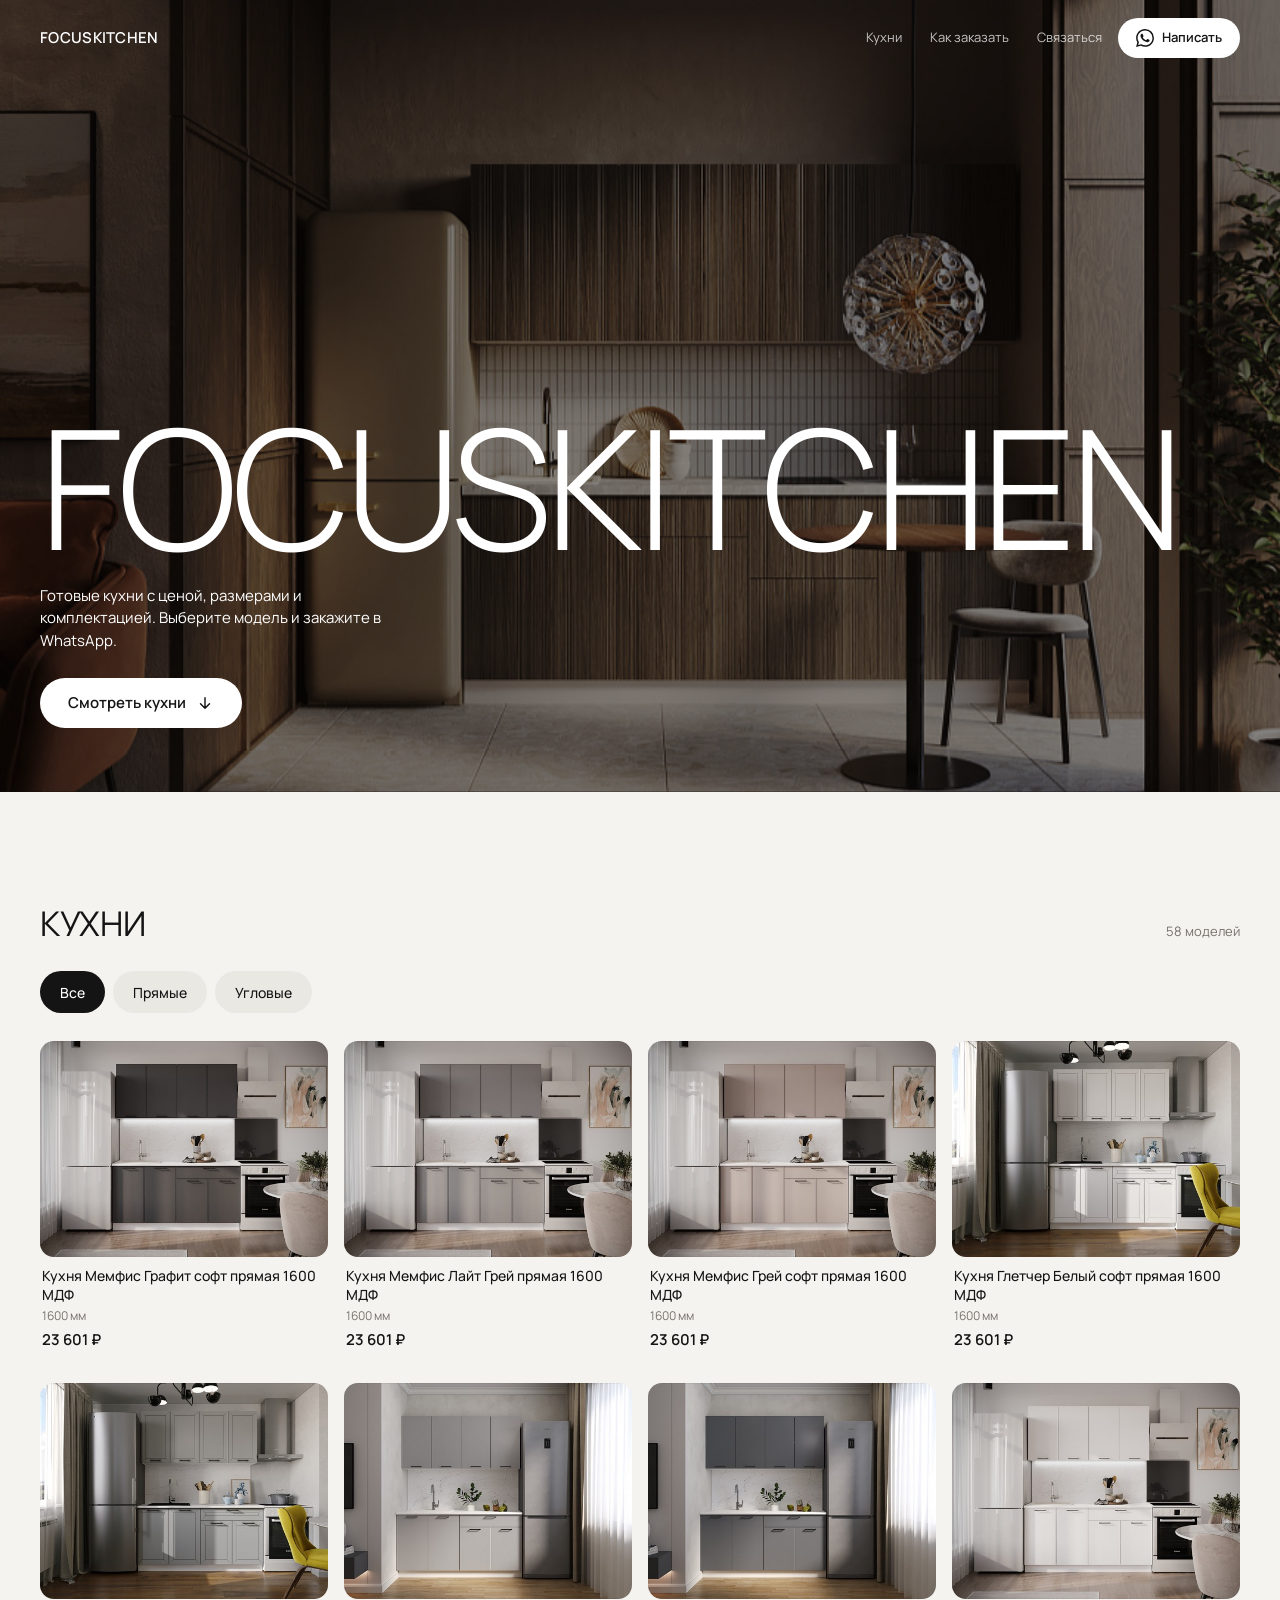
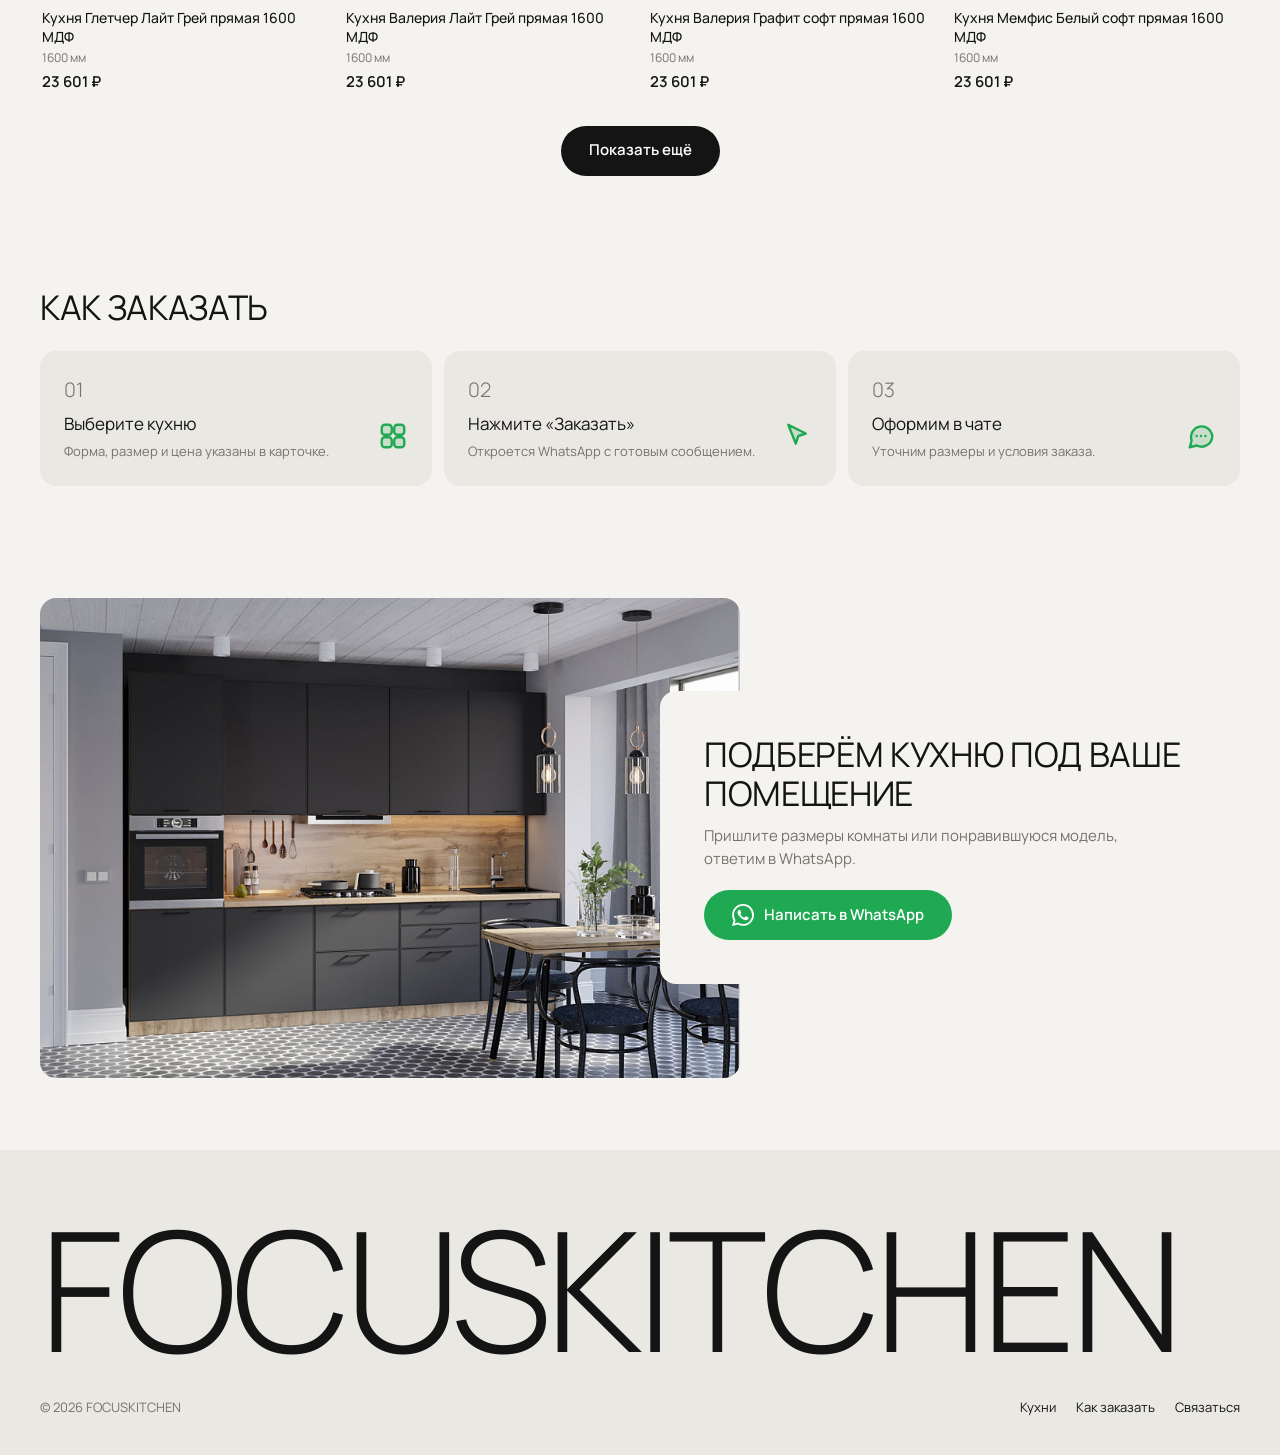
==== one.html @ 320c38fe "Превью одностраничной версии: one.html Co-Authored-By: Claude Opus 5.5 <noreply@anthropic.com>" ====
<!doctype html>
<html lang="ru">
<head>
<meta charset="utf-8">
<meta name="viewport" content="width=device-width, initial-scale=1">
<title>FOCUSKITCHEN</title>
<script>document.documentElement.classList.add('js')</script>
<link rel="preload" href="data/site.json" as="fetch" crossorigin>
<link rel="preload" href="data/products.json" as="fetch" crossorigin>
<link rel="modulepreload" href="js/onepage.js">
<link rel="modulepreload" href="js/common.js">
<link rel="modulepreload" href="js/animations.js">
<link rel="modulepreload" href="js/icons.js">
<link rel="modulepreload" href="js/drawer.js">
<link rel="preconnect" href="https://fonts.googleapis.com">
<link rel="preconnect" href="https://fonts.gstatic.com" crossorigin>
<link href="https://fonts.googleapis.com/css2?family=Manrope:wght@200;300;400;500;600&display=block" rel="stylesheet">
<link rel="stylesheet" href="css/onepage.css">
</head>
<body>
<header class="topbar">
  <a class="brand" href="#top" data-site-name></a>
  <nav class="topbar-nav">
    <a href="#kitchens">Кухни</a>
    <a href="#order">Как заказать</a>
    <a href="#contact">Связаться</a>
  </nav>
  <a class="topbar-action" data-whatsapp="Здравствуйте! Хочу подобрать кухню.">Написать</a>
</header>

<section class="hero" id="top">
  <img class="hero-image" src="img/products/kukhnya-triniti-2400-kashtan-brauni-mdf-pryamaya/1.jpg" alt="">
  <div class="hero-content">
    <h1 class="wordmark" data-site-name></h1>
    <p class="hero-text">Готовые кухни с ценой, размерами и комплектацией. Выберите модель и закажите в WhatsApp.</p>
    <a class="button button-light" href="#kitchens" data-arrow>Смотреть кухни</a>
  </div>
</section>

<main>
  <section class="section" id="kitchens">
    <div class="section-head">
      <h2 class="section-title">Кухни</h2>
      <span class="count" id="kitchen-count"></span>
    </div>
    <div class="chips" id="shape-chips" role="tablist"></div>
    <div class="grid" id="kitchen-grid"></div>
    <button class="button button-dark more" id="show-more" type="button">Показать ещё</button>
  </section>

  <section class="section" id="order">
    <h2 class="section-title">Как заказать</h2>
    <div class="steps" id="steps"></div>
  </section>

  <section class="section cta" id="contact">
    <img class="cta-image" src="img/products/kukhnya-memfis-3000-chernyy-tryufel-mdf-pryamaya/1.jpg" alt="">
    <div class="cta-card">
      <h2 class="section-title">Подберём кухню под ваше помещение</h2>
      <p class="section-text">Пришлите размеры комнаты или понравившуюся модель, ответим в WhatsApp.</p>
      <a class="button button-green" data-whatsapp="Здравствуйте! Хочу подобрать кухню.">Написать в WhatsApp</a>
      <div class="contact-list" id="contact-list"></div>
    </div>
  </section>
</main>

<footer class="footer">
  <div class="footer-wordmark" data-site-name></div>
  <div class="footer-bottom">
    <span id="copyright"></span>
    <nav class="footer-nav">
      <a href="#kitchens">Кухни</a>
      <a href="#order">Как заказать</a>
      <a href="#contact">Связаться</a>
    </nav>
  </div>
</footer>
<script type="module" src="js/onepage.js"></script>
</body>
</html>
---- css/onepage.css ----
:root {
  --page: #f4f3f0;
  --surface: #eae8e3;
  --ink: #141414;
  --muted: #76726b;
  --dark: #1a1714;
  --accent: #1ea952;
  --gutter: 16px;
  --max: 1280px;
}
* { box-sizing: border-box; }
html { -webkit-text-size-adjust: 100%; -webkit-tap-highlight-color: transparent; scroll-behavior: smooth; }
body { margin: 0; background: var(--page); color: var(--ink); font-family: 'Manrope', system-ui, sans-serif; font-size: 15px; line-height: 1.5; overflow-x: hidden; }
a { color: inherit; text-decoration: none; }
a, button { touch-action: manipulation; }
img { display: block; max-width: 100%; }
button { font: inherit; color: inherit; background: none; border: 0; padding: 0; cursor: pointer; }
h1, h2, h3, p { margin: 0; }
[hidden] { display: none !important; }
.js:not(.ready) body { visibility: hidden; }
.is-locked { overflow: hidden; }

/* icons */
.icon { width: 20px; height: 20px; fill: none; stroke: currentColor; stroke-width: 1.9; stroke-linecap: round; stroke-linejoin: round; flex: none; }
.icon .f { fill: currentColor; fill-opacity: .16; }
.icon-button { width: 22px; height: 22px; stroke: none; }
.icon-arrow { width: 18px; height: 18px; transition: transform .25s; }

/* buttons */
.button { display: inline-flex; align-items: center; justify-content: center; gap: 10px; min-height: 50px; padding: 0 28px; border-radius: 999px; font-size: 15px; font-weight: 600; transition: transform .2s; }
.button:hover { transform: scale(1.03); }
.button:active { transform: scale(.96); }
.button:hover .icon-arrow { transform: translateY(3px); }
.button-light { background: #fff; color: var(--ink); }
.button-dark { background: var(--ink); color: #fff; }
.button-green { background: var(--accent); color: #fff; }

/* topbar */
.topbar { position: absolute; top: 0; left: 0; right: 0; z-index: 30; display: flex; align-items: center; gap: 16px; max-width: var(--max); margin: 0 auto; padding: 18px var(--gutter); color: #fff; }
.brand { margin-right: auto; font-size: 15px; font-weight: 600; letter-spacing: .02em; }
.topbar-nav { display: none; gap: 28px; font-size: 13px; }
.topbar-nav a { opacity: .75; transition: opacity .2s; }
.topbar-nav a:hover { opacity: 1; }
.topbar-action { display: inline-flex; align-items: center; gap: 8px; min-height: 40px; padding: 0 18px; border-radius: 999px; background: #fff; color: var(--ink); font-size: 13px; font-weight: 600; transition: transform .2s; }
.topbar-action .icon-button { width: 18px; height: 18px; }
.topbar-action:hover { transform: scale(1.04); }

/* hero */
.hero { position: relative; display: flex; align-items: flex-end; min-height: 88vh; min-height: 88svh; overflow: hidden; background: var(--dark); color: #fff; }
.hero-image { position: absolute; inset: 0; width: 100%; height: 100%; object-fit: cover; object-position: 50% 50%; }
.hero::after { content: ''; position: absolute; inset: 0; background: rgba(12, 9, 6, .5); }
.hero-content { position: relative; z-index: 1; width: 100%; max-width: var(--max); margin: 0 auto; padding: 0 var(--gutter) 40px; }
.wordmark { font-size: clamp(32px, 13vw, 170px); font-weight: 300; line-height: .95; letter-spacing: -.03em; text-transform: uppercase; white-space: nowrap; }
.hero-text { max-width: 380px; margin: 18px 0 26px; font-size: 15px; opacity: .88; }

/* sections */
.section { max-width: var(--max); margin: 0 auto; padding: 64px var(--gutter) 0; }
.section-head { display: flex; align-items: baseline; justify-content: space-between; gap: 16px; }
.section-title { font-size: 26px; font-weight: 400; line-height: 1.15; letter-spacing: -.01em; text-transform: uppercase; }
.section-text { margin-top: 12px; color: var(--muted); max-width: 460px; }
.count { color: var(--muted); font-size: 13px; }

/* chips */
.chips { display: flex; gap: 8px; margin: 20px calc(var(--gutter) * -1) 20px; padding: 0 var(--gutter); overflow-x: auto; scrollbar-width: none; }
.chips::-webkit-scrollbar { display: none; }
.chip { flex: none; min-height: 42px; padding: 0 20px; border-radius: 999px; background: var(--surface); font-size: 14px; font-weight: 500; transition: transform .2s, background-color .2s, color .2s; }
.chip:active { transform: scale(.95); }
.chip.is-active { background: var(--ink); color: #fff; }

/* kitchen cards */
.grid { display: grid; grid-template-columns: 1fr 1fr; gap: 20px 10px; }
.tile { display: flex; flex-direction: column; text-align: left; }
.tile-image { display: block; aspect-ratio: 4 / 3; border-radius: 14px; overflow: hidden; background: var(--surface); }
.tile-image img { width: 100%; height: 100%; object-fit: cover; transition: transform .6s cubic-bezier(.2, .7, .2, 1); }
.tile:hover .tile-image img { transform: scale(1.06); }
.tile-text { display: flex; flex-direction: column; padding: 10px 2px 0; }
.tile-title { font-size: 13px; font-weight: 500; line-height: 1.35; display: -webkit-box; -webkit-line-clamp: 2; -webkit-box-orient: vertical; overflow: hidden; }
.tile-meta { margin-top: 2px; color: var(--muted); font-size: 12px; }
.tile-price { margin-top: 4px; font-size: 15px; font-weight: 600; }
.more { display: flex; margin: 32px auto 0; }

/* steps */
.steps { display: grid; gap: 8px; margin-top: 24px; }
.step-row { display: grid; grid-template-columns: 44px 1fr auto; column-gap: 8px; padding: 18px 16px; border-radius: 16px; background: var(--surface); }
.step-number { grid-row: span 2; color: var(--muted); font-size: 20px; font-weight: 300; }
.step-title { font-size: 17px; }
.step-text { color: var(--muted); font-size: 13px; }
.step-icon { grid-column: 3; grid-row: 1 / span 2; align-self: center; width: 30px; height: 30px; color: var(--accent); }

/* contact */
.cta { position: relative; }
.cta-image { width: 100%; height: 260px; object-fit: cover; border-radius: 16px; }
.cta-card { position: relative; display: flex; flex-direction: column; align-items: flex-start; margin: -48px 12px 0; padding: 24px; border-radius: 16px; background: var(--page); }
.cta-card .button { margin-top: 20px; }
.contact-list { display: flex; flex-direction: column; gap: 4px; margin-top: 16px; }
.contact-list:empty { display: none; }
.contact-row { display: flex; align-items: center; gap: 10px; padding: 6px 0; }
.contact-row .icon { color: var(--accent); }

/* footer */
.footer { margin-top: 72px; padding: 40px var(--gutter) 24px; background: var(--surface); }
.footer-wordmark { max-width: var(--max); margin: 0 auto; font-size: clamp(32px, 13vw, 170px); font-weight: 300; line-height: .9; letter-spacing: -.03em; text-transform: uppercase; white-space: nowrap; }
.footer-bottom { display: flex; flex-direction: column; gap: 14px; max-width: var(--max); margin: 28px auto 0; color: var(--muted); font-size: 13px; }
.footer-nav { display: flex; flex-wrap: wrap; gap: 4px 20px; color: var(--ink); }
.footer-nav a { padding: 6px 0; }

/* drawer */
.drawer { position: fixed; inset: 0; z-index: 60; visibility: hidden; transition: visibility .4s; }
.drawer.is-open { visibility: visible; }
.drawer-backdrop { position: absolute; inset: 0; background: rgba(10, 8, 6, .5); opacity: 0; transition: opacity .4s ease; }
.drawer.is-open .drawer-backdrop { opacity: 1; }
.drawer-panel { position: absolute; top: 0; right: 0; bottom: 0; display: flex; flex-direction: column; width: min(560px, 100%); background: var(--page); transform: translateX(100%); transition: transform .45s cubic-bezier(.2, .7, .2, 1); }
.drawer.is-open .drawer-panel { transform: none; }
.drawer-top { display: flex; align-items: center; justify-content: space-between; padding: 12px var(--gutter); }
.drawer-title { font-size: 13px; font-weight: 500; color: var(--muted); text-transform: uppercase; letter-spacing: .04em; }
.drawer-body { flex: 1; overflow-y: auto; }
.menu-button { display: inline-flex; align-items: center; justify-content: center; width: 40px; height: 40px; border-radius: 999px; background: var(--surface); }

/* kitchen sheet */
.sheet { display: flex; flex-direction: column; min-height: 100%; }
.slides-wrapper { position: relative; }
.slides { display: flex; overflow-x: auto; scroll-snap-type: x mandatory; scrollbar-width: none; }
.slides::-webkit-scrollbar { display: none; }
.slide { flex: 0 0 100%; aspect-ratio: 4 / 3; object-fit: cover; scroll-snap-align: start; background: var(--surface); }
.slides-counter { position: absolute; right: 12px; bottom: 12px; padding: 4px 10px; border-radius: 999px; background: rgba(20, 20, 20, .6); color: #fff; font-size: 12px; font-weight: 500; }
.sheet-title { margin: 20px var(--gutter) 0; font-size: 22px; font-weight: 400; line-height: 1.2; }
.sheet-price { margin: 8px var(--gutter) 0; font-size: 28px; font-weight: 600; }
.facts { display: flex; flex-direction: column; margin: 16px var(--gutter) 0; padding: 6px 18px; border-radius: 16px; background: var(--surface); }
.toggle-body .facts { margin: 0; }
.fact-row { display: flex; align-items: center; justify-content: space-between; gap: 16px; padding: 10px 0; }
.fact-label { display: flex; align-items: center; gap: 8px; color: var(--muted); font-size: 13px; }
.fact-label .icon { color: var(--accent); }
.fact-value { font-size: 14px; font-weight: 500; text-align: right; }
.fact-value.is-included { color: var(--accent); }
.toggle { margin: 8px var(--gutter) 0; }
.toggle-button { display: flex; align-items: center; justify-content: space-between; width: 100%; min-height: 52px; padding: 0 18px; border-radius: 16px; background: var(--surface); font-size: 15px; font-weight: 500; }
.toggle-button .icon { color: var(--muted); transition: transform .3s; }
.toggle.is-open .toggle-button .icon { transform: rotate(180deg); }
.toggle-body { display: none; padding-top: 8px; }
.toggle.is-open .toggle-body { display: block; animation: fade-in .3s ease; }
.sheet-description { padding: 4px 4px 0; color: var(--muted); font-size: 14px; white-space: pre-line; }
.sheet-order { position: sticky; bottom: 0; margin-top: auto; padding: 16px var(--gutter) calc(16px + env(safe-area-inset-bottom)); background: var(--page); }
.sheet-order .button { width: 100%; min-height: 54px; }

/* motion */
@keyframes hero-zoom { from { transform: scale(1.12); } to { transform: scale(1); } }
@keyframes rise { from { opacity: 0; transform: translateY(40px); } to { opacity: 1; transform: none; } }
@keyframes fade-in { from { opacity: 0; } to { opacity: 1; } }
.ready .hero-image { animation: hero-zoom 2s cubic-bezier(.2, .7, .2, 1) both; }
.ready .wordmark { animation: rise 1s cubic-bezier(.2, .7, .2, 1) .15s both; }
.ready .hero-text { animation: rise .9s cubic-bezier(.2, .7, .2, 1) .45s both; }
.ready .hero .button { animation: rise .9s cubic-bezier(.2, .7, .2, 1) .6s both; }
.ready .topbar { animation: fade-in .8s ease .1s both; }
.reveal { opacity: 0; transform: translateY(26px); transition: opacity .7s ease, transform .8s cubic-bezier(.2, .7, .2, 1); transition-delay: calc(var(--i, 0) * 70ms); }
.reveal.is-visible { opacity: 1; transform: none; }

@media (min-width: 900px) {
  :root { --gutter: 40px; }
  .topbar-nav { display: flex; }
  .hero-content { padding-bottom: 64px; }
  .section { padding-top: 112px; }
  .section-title { font-size: 34px; }
  .chips { margin: 28px 0; padding: 0; overflow: visible; }
  .grid { grid-template-columns: repeat(4, 1fr); gap: 32px 16px; }
  .tile-title { font-size: 14px; }
  .steps { grid-template-columns: repeat(3, 1fr); gap: 12px; }
  .step-row { grid-template-columns: 1fr auto; padding: 24px; row-gap: 6px; }
  .step-number { grid-row: auto; grid-column: 1 / -1; }
  .step-icon { grid-column: 2; grid-row: 2 / span 2; }
  .cta { display: grid; grid-template-columns: 1.4fr 1fr; align-items: center; }
  .cta-image { height: 480px; }
  .cta-card { margin: 0 0 0 -80px; padding: 44px; }
  .footer { padding: 64px var(--gutter) 32px; }
  .footer-bottom { flex-direction: row; justify-content: space-between; align-items: center; }
  .sheet-title { font-size: 26px; }
}
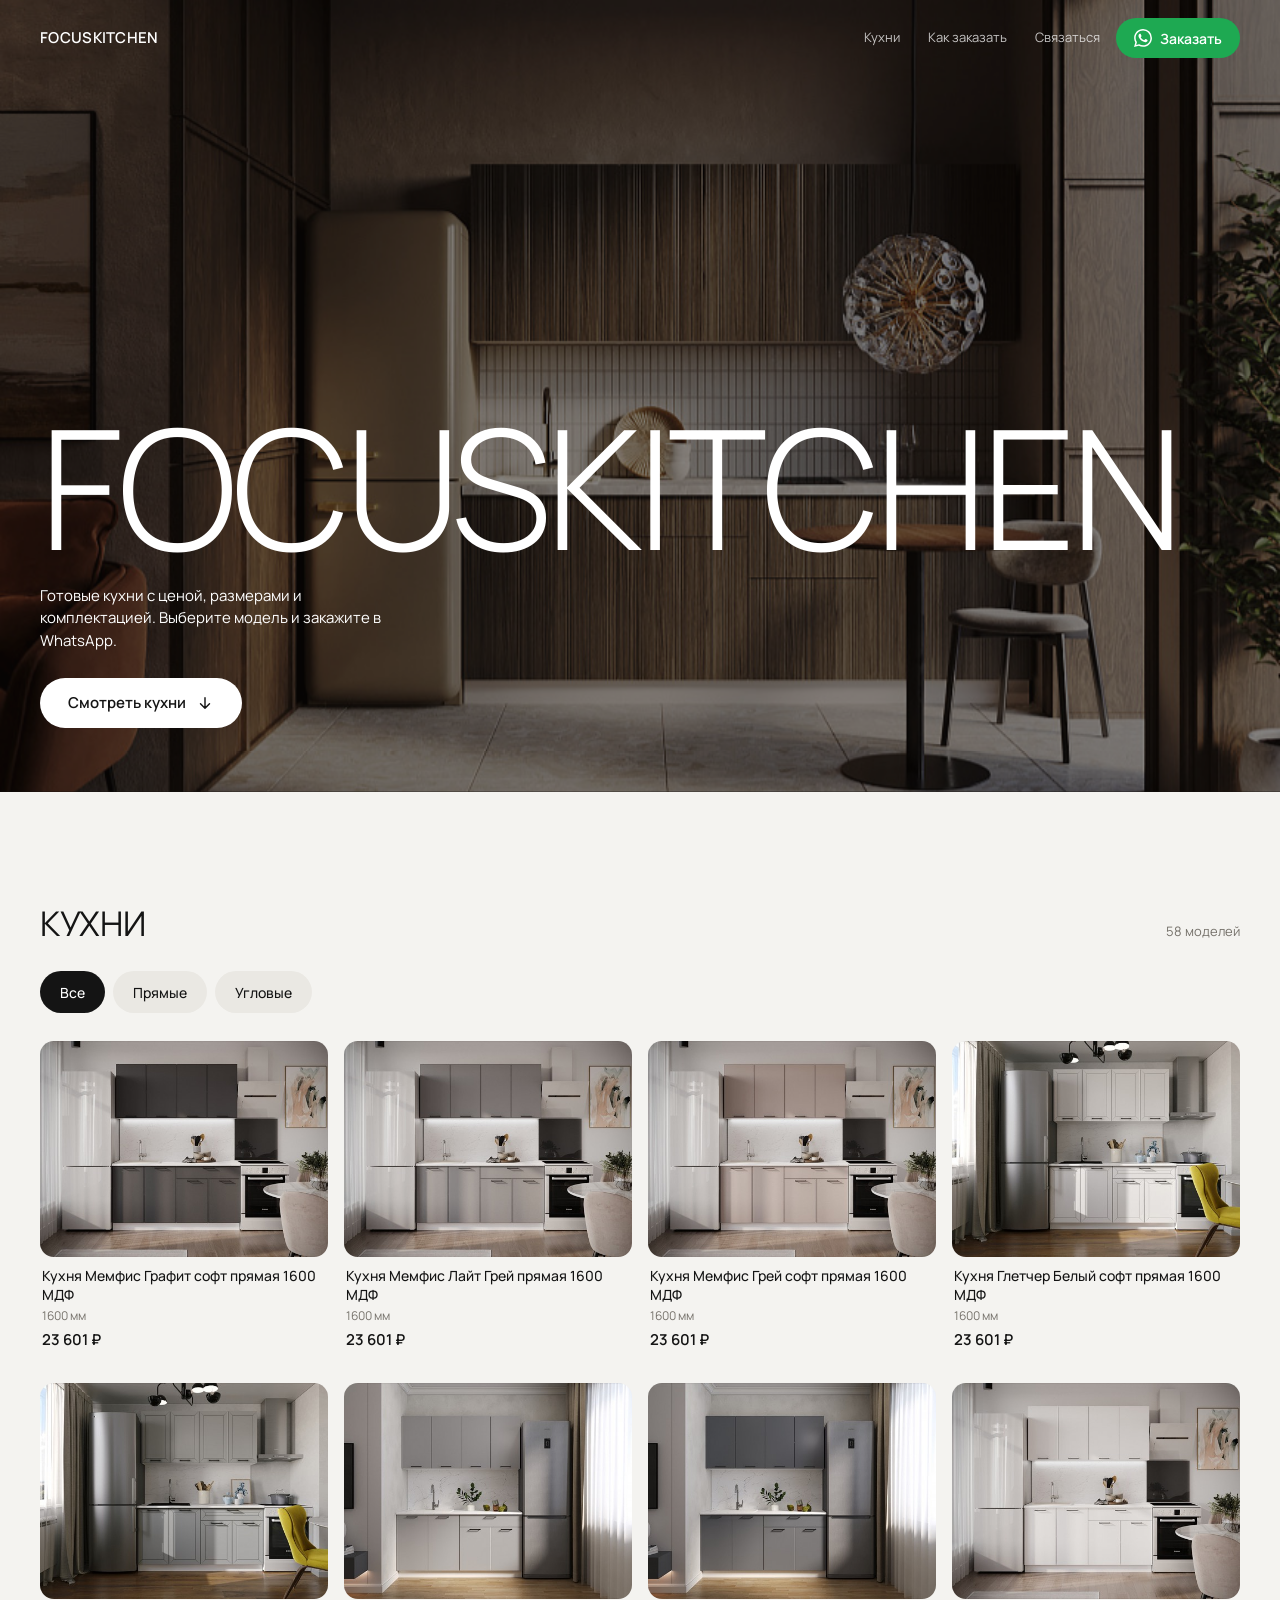
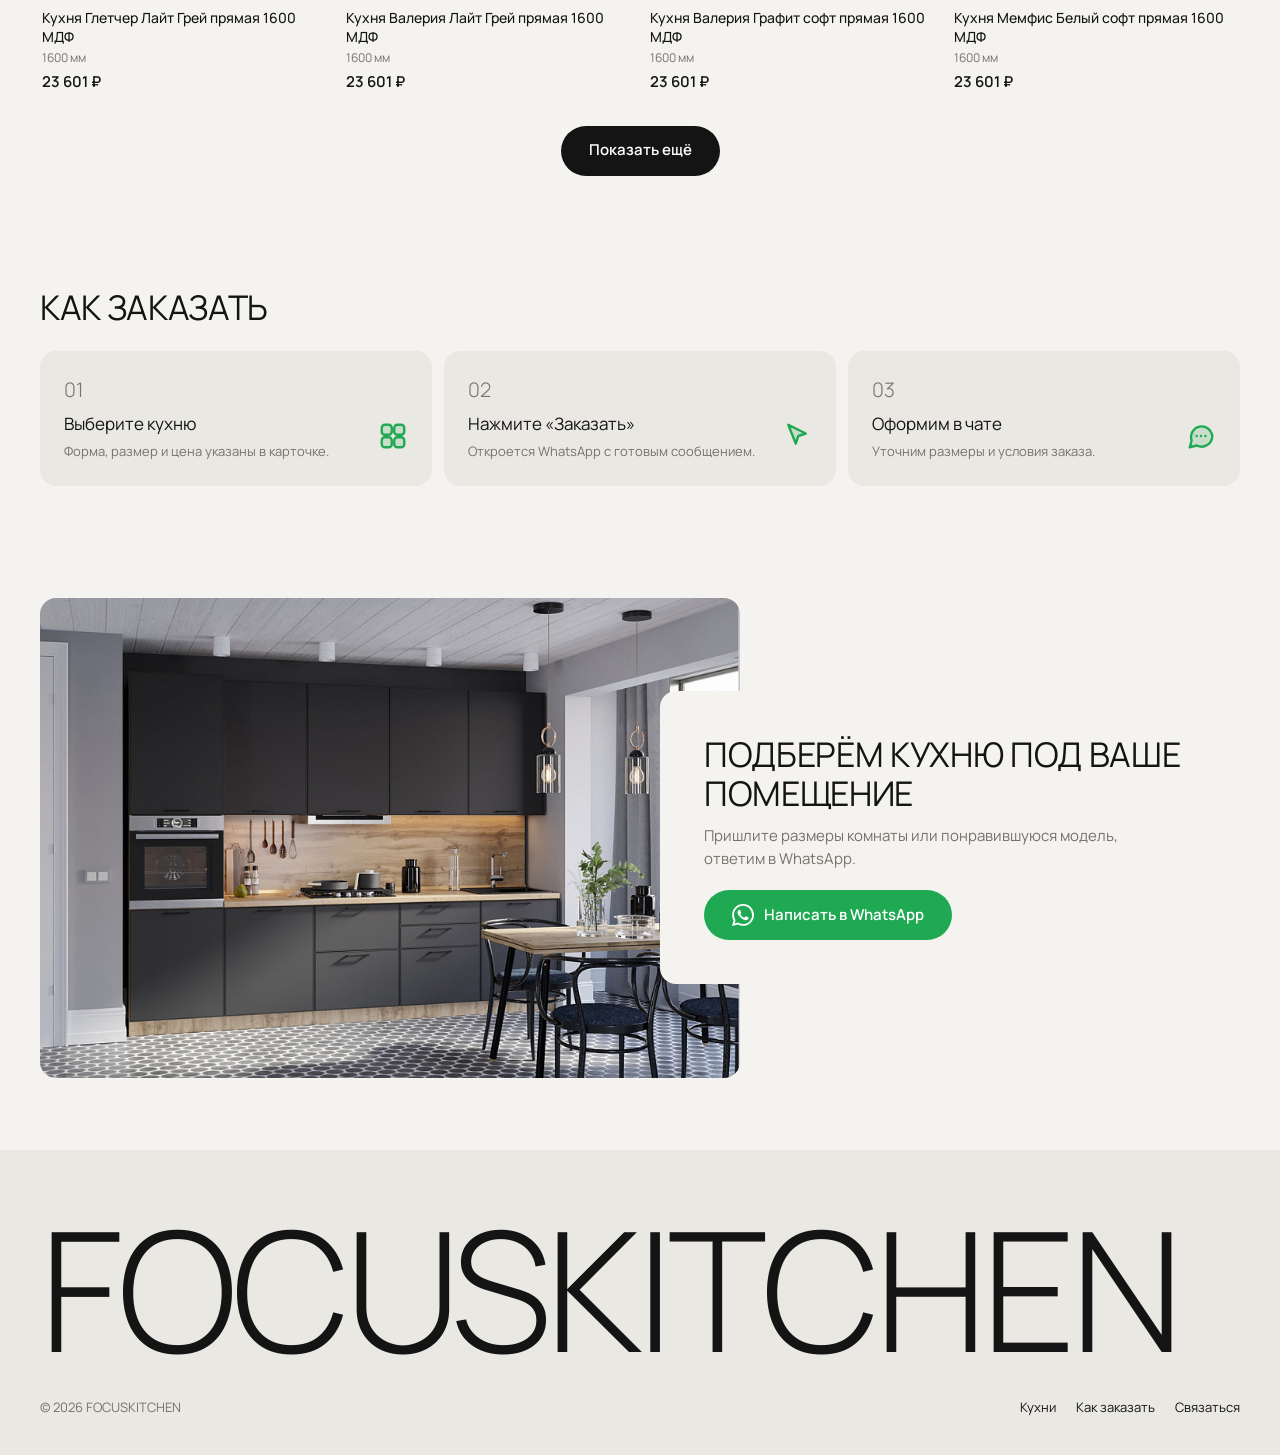
==== commit c57f4289: "Превью: зелёная кнопка Заказать в шапке Co-Authored-By: Claude Opus 5.5 <noreply@anthropic.com>" ====
--- a/one.html
+++ b/one.html
@@ -25,7 +25,7 @@
     <a href="#order">Как заказать</a>
     <a href="#contact">Связаться</a>
   </nav>
-  <a class="topbar-action" data-whatsapp="Здравствуйте! Хочу подобрать кухню.">Написать</a>
+  <a class="topbar-action" data-whatsapp="Здравствуйте! Хочу заказать кухню.">Заказать</a>
 </header>
 
 <section class="hero" id="top">
--- a/css/onepage.css
+++ b/css/onepage.css
@@ -41,7 +41,7 @@
 .topbar-nav { display: none; gap: 28px; font-size: 13px; }
 .topbar-nav a { opacity: .75; transition: opacity .2s; }
 .topbar-nav a:hover { opacity: 1; }
-.topbar-action { display: inline-flex; align-items: center; gap: 8px; min-height: 40px; padding: 0 18px; border-radius: 999px; background: #fff; color: var(--ink); font-size: 13px; font-weight: 600; transition: transform .2s; }
+.topbar-action { display: inline-flex; align-items: center; gap: 8px; min-height: 40px; padding: 0 18px; border-radius: 999px; background: var(--accent); color: #fff; font-size: 14px; font-weight: 600; transition: transform .2s; }
 .topbar-action .icon-button { width: 18px; height: 18px; }
 .topbar-action:hover { transform: scale(1.04); }
 
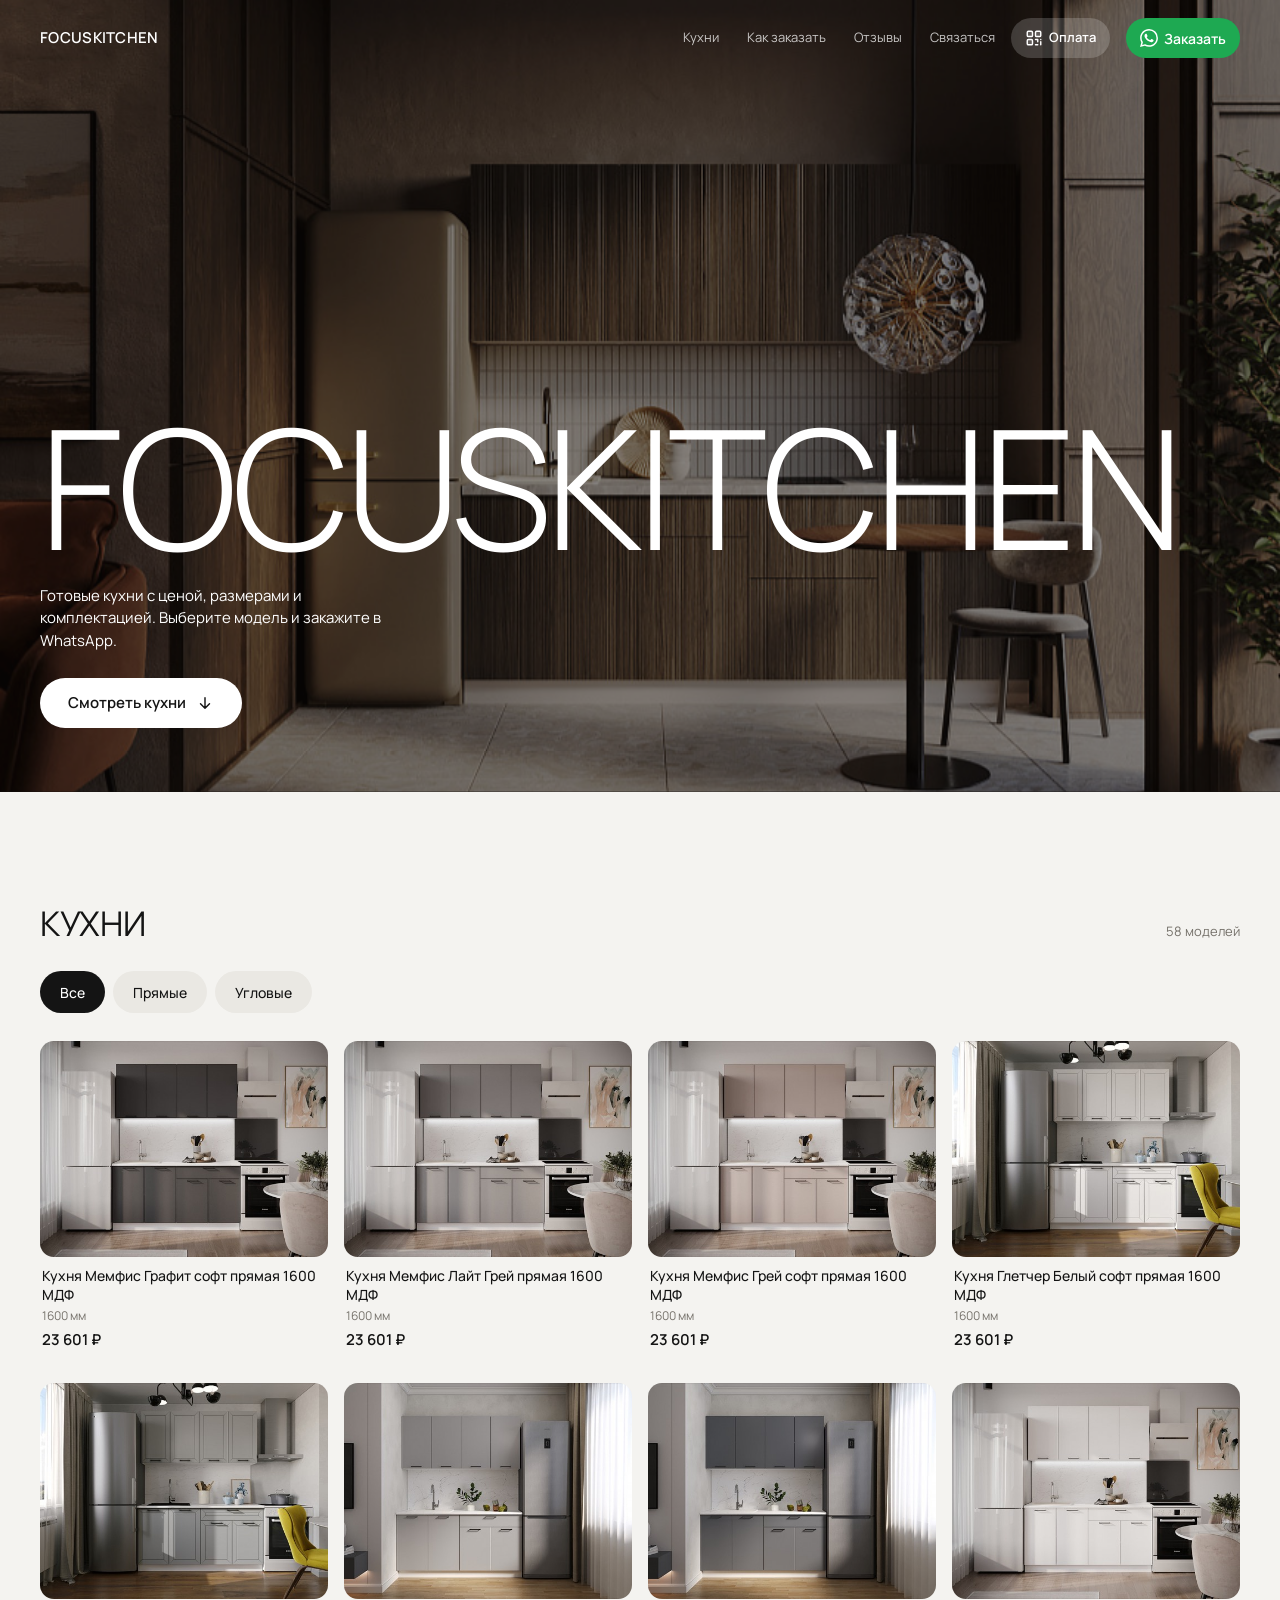
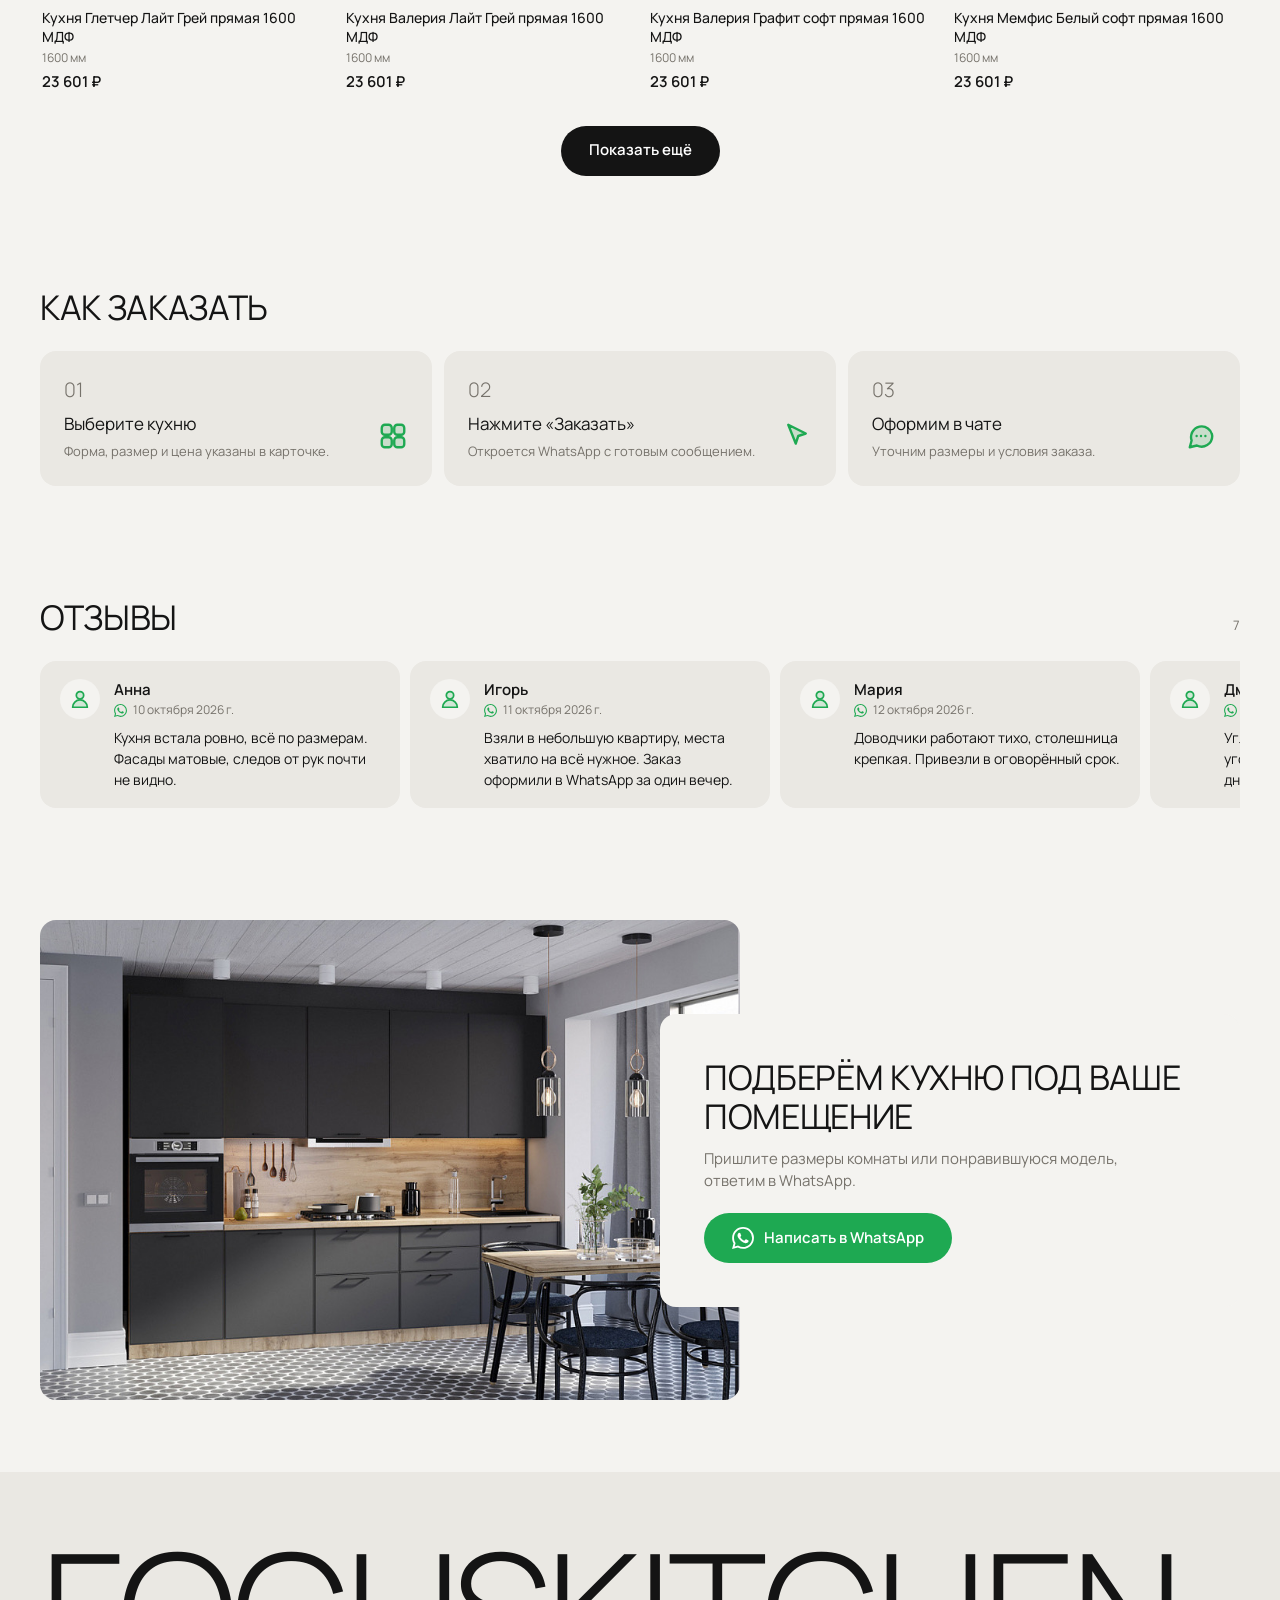
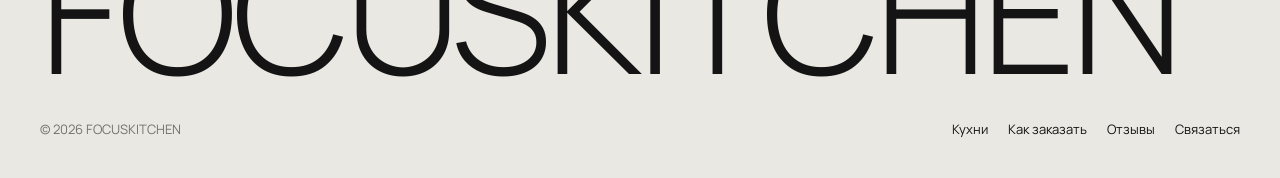
==== commit 9e913dc5: "Одностраничная версия: кнопка Оплата с панелью QR, блок отзывов из WhatsApp Co-Authored-By: Claude S" ====
--- a/one.html
+++ b/one.html
@@ -7,6 +7,8 @@
 <script>document.documentElement.classList.add('js')</script>
 <link rel="preload" href="data/site.json" as="fetch" crossorigin>
 <link rel="preload" href="data/products.json" as="fetch" crossorigin>
+<link rel="preload" href="data/payment.json" as="fetch" crossorigin>
+<link rel="preload" href="data/reviews.json" as="fetch" crossorigin>
 <link rel="modulepreload" href="js/onepage.js">
 <link rel="modulepreload" href="js/common.js">
 <link rel="modulepreload" href="js/animations.js">
@@ -23,8 +25,10 @@
   <nav class="topbar-nav">
     <a href="#kitchens">Кухни</a>
     <a href="#order">Как заказать</a>
+    <a href="#reviews">Отзывы</a>
     <a href="#contact">Связаться</a>
   </nav>
+  <button class="topbar-pay" id="pay-button" type="button"></button>
   <a class="topbar-action" data-whatsapp="Здравствуйте! Хочу заказать кухню.">Заказать</a>
 </header>
 
@@ -53,6 +57,14 @@
     <div class="steps" id="steps"></div>
   </section>
 
+  <section class="section" id="reviews">
+    <div class="section-head">
+      <h2 class="section-title">Отзывы</h2>
+      <span class="count" id="review-count"></span>
+    </div>
+    <div id="review-area"></div>
+  </section>
+
   <section class="section cta" id="contact">
     <img class="cta-image" src="img/products/kukhnya-memfis-3000-chernyy-tryufel-mdf-pryamaya/1.jpg" alt="">
     <div class="cta-card">
@@ -71,6 +83,7 @@
     <nav class="footer-nav">
       <a href="#kitchens">Кухни</a>
       <a href="#order">Как заказать</a>
+      <a href="#reviews">Отзывы</a>
       <a href="#contact">Связаться</a>
     </nav>
   </div>
--- a/css/onepage.css
+++ b/css/onepage.css
@@ -36,12 +36,16 @@
 .button-green { background: var(--accent); color: #fff; }
 
 /* topbar */
-.topbar { position: absolute; top: 0; left: 0; right: 0; z-index: 30; display: flex; align-items: center; gap: 16px; max-width: var(--max); margin: 0 auto; padding: 18px var(--gutter); color: #fff; }
+.topbar { position: absolute; top: 0; left: 0; right: 0; z-index: 30; display: flex; align-items: center; gap: 8px; max-width: var(--max); margin: 0 auto; padding: 18px var(--gutter); color: #fff; }
 .brand { margin-right: auto; font-size: 15px; font-weight: 600; letter-spacing: .02em; }
 .topbar-nav { display: none; gap: 28px; font-size: 13px; }
 .topbar-nav a { opacity: .75; transition: opacity .2s; }
 .topbar-nav a:hover { opacity: 1; }
-.topbar-action { display: inline-flex; align-items: center; gap: 8px; min-height: 40px; padding: 0 18px; border-radius: 999px; background: var(--accent); color: #fff; font-size: 14px; font-weight: 600; transition: transform .2s; }
+.topbar-pay { display: inline-flex; align-items: center; gap: 6px; min-height: 40px; padding: 0 14px; border-radius: 999px; background: rgba(255, 255, 255, .18); color: #fff; font-size: 13px; font-weight: 600; transition: transform .2s; }
+.topbar-pay .icon { width: 18px; height: 18px; }
+.topbar-pay:hover { transform: scale(1.04); }
+.topbar-pay:active { transform: scale(.96); }
+.topbar-action { display: inline-flex; align-items: center; gap: 6px; min-height: 40px; padding: 0 14px; border-radius: 999px; background: var(--accent); color: #fff; font-size: 14px; font-weight: 600; transition: transform .2s; }
 .topbar-action .icon-button { width: 18px; height: 18px; }
 .topbar-action:hover { transform: scale(1.04); }
 
@@ -142,6 +146,33 @@
 .sheet-order { position: sticky; bottom: 0; margin-top: auto; padding: 16px var(--gutter) calc(16px + env(safe-area-inset-bottom)); background: var(--page); }
 .sheet-order .button { width: 100%; min-height: 54px; }
 
+/* reviews */
+.review-track { display: flex; gap: 10px; margin: 24px calc(var(--gutter) * -1) 0; padding: 0 var(--gutter); overflow-x: auto; scroll-snap-type: x mandatory; scroll-padding: 0 var(--gutter); scrollbar-width: none; }
+.review-track::-webkit-scrollbar { display: none; }
+.review { flex: 0 0 84%; max-width: 360px; scroll-snap-align: start; display: flex; gap: 14px; padding: 18px 20px; border-radius: 16px; background: var(--surface); }
+.review-avatar { flex: none; display: inline-flex; align-items: center; justify-content: center; width: 40px; height: 40px; border-radius: 999px; background: var(--page); color: var(--accent); }
+.review-avatar .icon { width: 22px; height: 22px; }
+.review-body { display: flex; flex-direction: column; min-width: 0; }
+.review-author { font-weight: 600; }
+.review-meta { display: flex; align-items: center; gap: 6px; color: var(--muted); font-size: 12px; }
+.review-meta .icon-mini { width: 13px; height: 13px; color: var(--accent); }
+.review-text { margin-top: 8px; font-size: 14px; }
+.review-empty { display: flex; flex-direction: column; align-items: flex-start; gap: 16px; margin-top: 24px; padding: 24px; border-radius: 16px; background: var(--surface); }
+.review-empty-icon { width: 44px; height: 44px; color: var(--accent); }
+.review-empty-title { font-size: 18px; font-weight: 500; }
+.review-empty-note { margin-top: 4px; color: var(--muted); font-size: 14px; max-width: 520px; }
+
+/* payment panel */
+.pay-sheet { display: flex; flex-direction: column; gap: 16px; padding: 4px var(--gutter) calc(24px + env(safe-area-inset-bottom)); }
+.pay-title { margin: 8px 0 0; }
+.pay-qr { padding: 16px; border-radius: 20px; background: #fff; }
+.pay-qr img { width: 100%; max-width: 360px; margin: 0 auto; aspect-ratio: 1 / 1; object-fit: contain; }
+.pay-note { color: var(--muted); font-size: 14px; white-space: pre-line; }
+.pay-steps { display: flex; flex-direction: column; gap: 4px; padding: 12px 18px; border-radius: 16px; background: var(--surface); }
+.pay-step { display: flex; align-items: center; gap: 10px; padding: 6px 0; font-size: 14px; }
+.pay-step .icon { color: var(--accent); }
+.pay-chat { width: 100%; }
+
 /* motion */
 @keyframes hero-zoom { from { transform: scale(1.12); } to { transform: scale(1); } }
 @keyframes rise { from { opacity: 0; transform: translateY(40px); } to { opacity: 1; transform: none; } }
@@ -156,6 +187,7 @@
 
 @media (min-width: 900px) {
   :root { --gutter: 40px; }
+  .topbar { gap: 16px; }
   .topbar-nav { display: flex; }
   .hero-content { padding-bottom: 64px; }
   .section { padding-top: 112px; }
@@ -173,4 +205,11 @@
   .footer { padding: 64px var(--gutter) 32px; }
   .footer-bottom { flex-direction: row; justify-content: space-between; align-items: center; }
   .sheet-title { font-size: 26px; }
+  .review { flex-basis: 360px; }
+  .review-track { margin-left: 0; margin-right: 0; padding: 0; }
 }
+
+@media (max-width: 359px) {
+  .brand { display: none; }
+  .topbar-pay { margin-left: auto; }
+}
